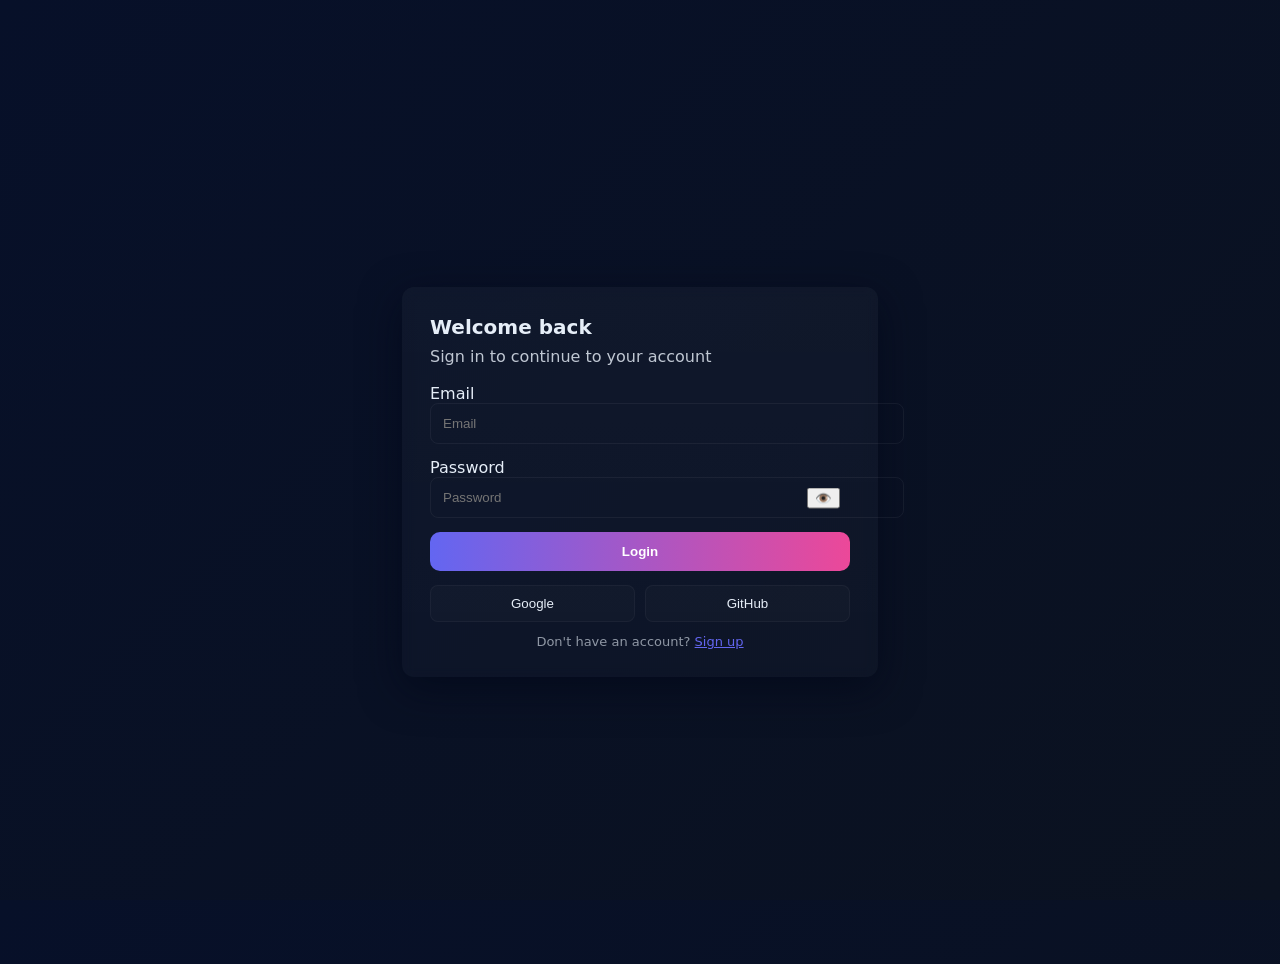
==== index.html @ d54467a7 "Add index.html, docs copy, and styles.css for GitHub Pages demo Co-authored-by: Copilot App <2235562" ====
<!doctype html>
<html lang="en">
<head>
  <meta charset="utf-8" />
  <meta name="viewport" content="width=device-width,initial-scale=1" />
  <title>Premium Login Screen</title>
  <style>
    :root{--bg:#0f172a;--card:#0b1220;--accent:#6366f1;--accent2:#ec4899;--text:#e6eef8}
    html,body{height:100%;margin:0;font-family:Inter,system-ui,Segoe UI,Roboto,Helvetica,Arial,sans-serif;background:linear-gradient(135deg,#071029 0%,#0b1220 100%);color:var(--text)}
    .container{min-height:100vh;display:flex;align-items:center;justify-content:center;padding:32px}
    .card{width:100%;max-width:420px;background:linear-gradient(180deg,rgba(255,255,255,0.03),rgba(255,255,255,0.02));border-radius:12px;padding:28px;box-shadow:0 12px 40px rgba(2,6,23,0.6);backdrop-filter:blur(6px)}
    h1{margin:0 0 8px;font-size:20px}
    p.lead{margin:0 0 18px;color:rgba(230,238,248,0.82)}
    .form-group{margin-bottom:14px}
    .input-wrapper{position:relative}
    input[type=email],input[type=password]{width:100%;padding:12px 40px 12px 12px;border-radius:8px;border:1px solid rgba(255,255,255,0.05);background:transparent;color:var(--text);outline:none}
    .toggle-password{position:absolute;right:10px;top:50%;transform:translateY(-50%);cursor:pointer}
    .login-btn{width:100%;padding:12px;border-radius:10px;border:none;color:white;background:linear-gradient(90deg,var(--accent),var(--accent2));font-weight:600;cursor:pointer}
    .login-btn.loading{opacity:0.9}
    .social-row{display:flex;gap:10px;margin-top:14px}
    .social-btn{flex:1;padding:10px;border-radius:8px;border:1px solid rgba(255,255,255,0.04);background:rgba(255,255,255,0.02);color:var(--text);cursor:pointer}
    .meta{margin-top:12px;text-align:center;font-size:13px;color:rgba(230,238,248,0.6)}
    .error-notification{transition:opacity .2s ease}
    @media (max-width:420px){.card{padding:20px}}
  </style>
</head>
<body>
  <div class="container">
    <main class="card" role="main">
      <h1>Welcome back</h1>
      <p class="lead">Sign in to continue to your account</p>

      <form id="loginForm" novalidate>
        <div class="form-group">
          <label for="email" class="sr-only">Email</label>
          <div class="input-wrapper">
            <input id="email" type="email" placeholder="Email" required />
          </div>
        </div>

        <div class="form-group">
          <label for="password" class="sr-only">Password</label>
          <div class="input-wrapper">
            <input id="password" type="password" placeholder="Password" required />
            <button type="button" class="toggle-password" aria-label="Toggle password visibility" onclick="togglePassword()">👁️</button>
          </div>
        </div>

        <div class="form-group">
          <button type="submit" class="login-btn">Login</button>
        </div>

        <div class="social-row">
          <button class="social-btn google">Google</button>
          <button class="social-btn github">GitHub</button>
        </div>
      </form>

      <div class="meta">Don't have an account? <a href="#" style="color:var(--accent)">Sign up</a></div>
    </main>
  </div>

  <script src="./script.js"></script>
</body>
</html>
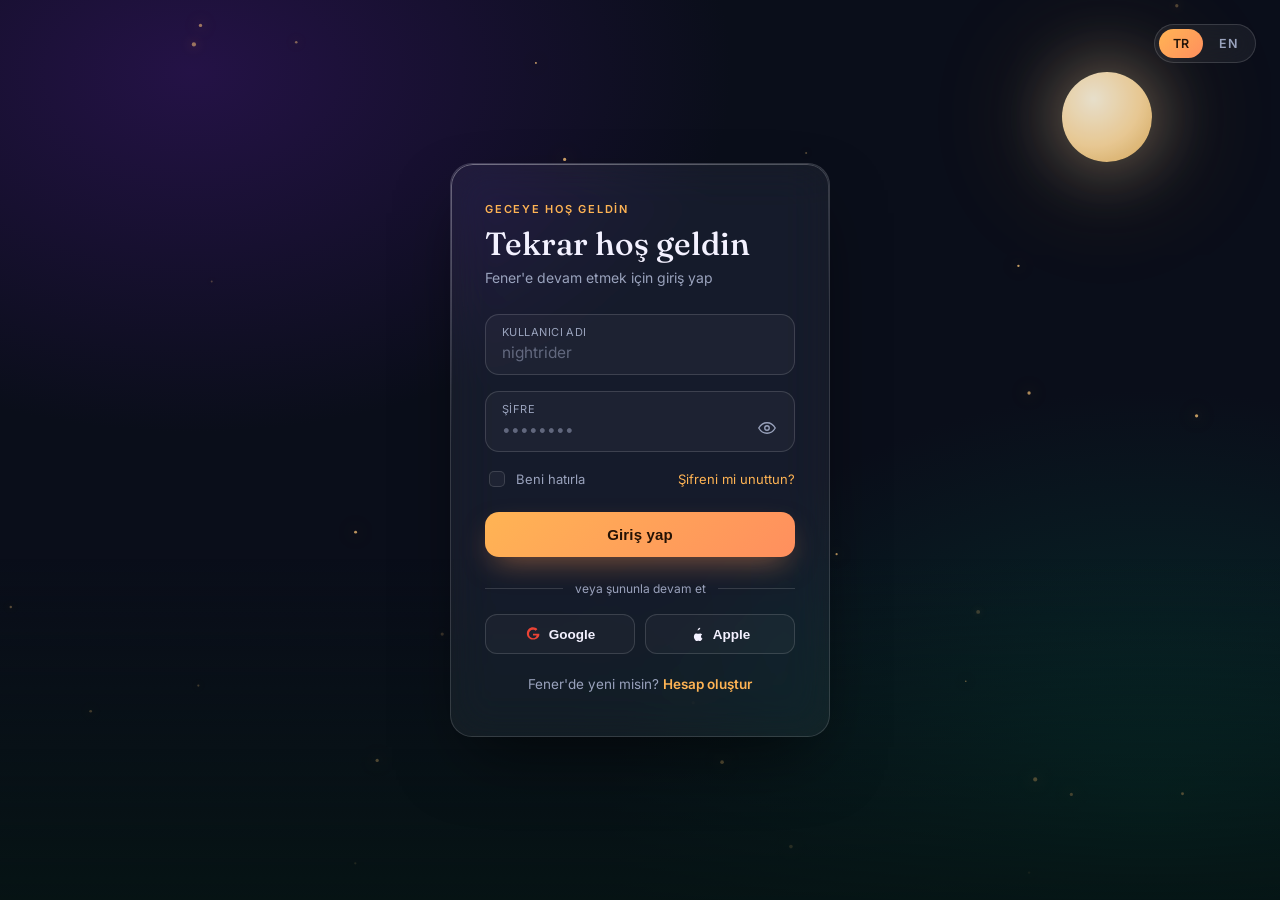
==== commit 6b167a0a: "Add files via upload" ====
--- a/index.html
+++ b/index.html
@@ -1,65 +1,538 @@
-<!doctype html>
-<html lang="en">
+<!DOCTYPE html>
+<html lang="tr">
 <head>
-  <meta charset="utf-8" />
-  <meta name="viewport" content="width=device-width,initial-scale=1" />
-  <title>Premium Login Screen</title>
-  <style>
-    :root{--bg:#0f172a;--card:#0b1220;--accent:#6366f1;--accent2:#ec4899;--text:#e6eef8}
-    html,body{height:100%;margin:0;font-family:Inter,system-ui,Segoe UI,Roboto,Helvetica,Arial,sans-serif;background:linear-gradient(135deg,#071029 0%,#0b1220 100%);color:var(--text)}
-    .container{min-height:100vh;display:flex;align-items:center;justify-content:center;padding:32px}
-    .card{width:100%;max-width:420px;background:linear-gradient(180deg,rgba(255,255,255,0.03),rgba(255,255,255,0.02));border-radius:12px;padding:28px;box-shadow:0 12px 40px rgba(2,6,23,0.6);backdrop-filter:blur(6px)}
-    h1{margin:0 0 8px;font-size:20px}
-    p.lead{margin:0 0 18px;color:rgba(230,238,248,0.82)}
-    .form-group{margin-bottom:14px}
-    .input-wrapper{position:relative}
-    input[type=email],input[type=password]{width:100%;padding:12px 40px 12px 12px;border-radius:8px;border:1px solid rgba(255,255,255,0.05);background:transparent;color:var(--text);outline:none}
-    .toggle-password{position:absolute;right:10px;top:50%;transform:translateY(-50%);cursor:pointer}
-    .login-btn{width:100%;padding:12px;border-radius:10px;border:none;color:white;background:linear-gradient(90deg,var(--accent),var(--accent2));font-weight:600;cursor:pointer}
-    .login-btn.loading{opacity:0.9}
-    .social-row{display:flex;gap:10px;margin-top:14px}
-    .social-btn{flex:1;padding:10px;border-radius:8px;border:1px solid rgba(255,255,255,0.04);background:rgba(255,255,255,0.02);color:var(--text);cursor:pointer}
-    .meta{margin-top:12px;text-align:center;font-size:13px;color:rgba(230,238,248,0.6)}
-    .error-notification{transition:opacity .2s ease}
-    @media (max-width:420px){.card{padding:20px}}
-  </style>
+<meta charset="UTF-8">
+<meta name="viewport" content="width=device-width, initial-scale=1.0">
+<title>Fener — Sign In</title>
+<link rel="preconnect" href="https://fonts.googleapis.com">
+<link href="https://fonts.googleapis.com/css2?family=Fraunces:opsz,wght@9..144,300;9..144,500;9..144,600&family=Inter:wght@400;500;600;700&display=swap" rel="stylesheet">
+<style>
+  :root{
+    --bg-deep:#0a0e1a;
+    --bg-violet:#241246;
+    --bg-teal:#062e2c;
+    --glass:rgba(255,255,255,.055);
+    --glass-border:rgba(255,255,255,.14);
+    --text-primary:#f3f1ff;
+    --text-muted:#9aa3bd;
+    --accent:#ffb454;
+    --accent-soft:rgba(255,180,84,.35);
+    --danger:#ff7a7a;
+    --radius:22px;
+  }
+
+  *{box-sizing:border-box;}
+  html,body{height:100%;}
+  body{
+    margin:0;
+    min-height:100vh;
+    display:flex;
+    align-items:center;
+    justify-content:center;
+    font-family:'Inter',sans-serif;
+    color:var(--text-primary);
+    background:
+      radial-gradient(ellipse 900px 600px at 15% 8%, var(--bg-violet), transparent 60%),
+      radial-gradient(ellipse 900px 700px at 90% 90%, var(--bg-teal), transparent 60%),
+      var(--bg-deep);
+    overflow:hidden;
+    position:relative;
+  }
+
+  /* ambient starfield / fireflies */
+  #fireflies{
+    position:fixed;
+    inset:0;
+    pointer-events:none;
+    z-index:0;
+  }
+
+  /* moon */
+  .moon{
+    position:fixed;
+    top:8%;
+    right:10%;
+    width:90px;
+    height:90px;
+    border-radius:50%;
+    background:radial-gradient(circle at 35% 30%, #fff6df, #ffdca0 55%, #e8b55f 100%);
+    box-shadow:0 0 60px 10px rgba(255,220,160,.35), 0 0 140px 40px rgba(255,180,84,.12);
+    opacity:.9;
+  }
+
+  .ridge{
+    position:fixed;
+    left:0; right:0; bottom:0;
+    height:38vh;
+    background:linear-gradient(to top, rgba(6,20,20,.9), transparent);
+    z-index:0;
+  }
+
+  .lang-toggle{
+    position:fixed;
+    top:24px;
+    right:24px;
+    z-index:5;
+    display:flex;
+    background:var(--glass);
+    border:1px solid var(--glass-border);
+    border-radius:999px;
+    padding:4px;
+    backdrop-filter:blur(14px);
+    gap:2px;
+  }
+  .lang-toggle button{
+    border:none;
+    background:transparent;
+    color:var(--text-muted);
+    font-family:'Inter',sans-serif;
+    font-weight:600;
+    font-size:12.5px;
+    letter-spacing:.03em;
+    padding:7px 14px;
+    border-radius:999px;
+    cursor:pointer;
+    transition:background .25s ease, color .25s ease;
+  }
+  .lang-toggle button.active{
+    background:linear-gradient(135deg, var(--accent), #ff8f5e);
+    color:#22140a;
+  }
+
+  .card{
+    position:relative;
+    z-index:2;
+    width:380px;
+    max-width:90vw;
+    padding:38px 34px 30px;
+    border-radius:var(--radius);
+    background:var(--glass);
+    border:1px solid var(--glass-border);
+    backdrop-filter:blur(22px) saturate(1.4);
+    -webkit-backdrop-filter:blur(22px) saturate(1.4);
+    box-shadow:0 30px 70px -20px rgba(0,0,0,.6), inset 0 1px 0 rgba(255,255,255,.06);
+    transform-style:preserve-3d;
+    transition:transform .12s ease-out;
+  }
+  .card::before{
+    content:"";
+    position:absolute;
+    inset:0;
+    border-radius:var(--radius);
+    padding:1px;
+    background:linear-gradient(160deg, rgba(255,255,255,.35), transparent 40%);
+    -webkit-mask:linear-gradient(#fff 0 0) content-box, linear-gradient(#fff 0 0);
+    -webkit-mask-composite:xor;
+    mask-composite:exclude;
+    pointer-events:none;
+  }
+
+  .eyebrow{
+    font-size:11px;
+    letter-spacing:.16em;
+    text-transform:uppercase;
+    color:var(--accent);
+    font-weight:600;
+    margin:0 0 10px;
+  }
+
+  h1{
+    font-family:'Fraunces',serif;
+    font-weight:500;
+    font-size:32px;
+    line-height:1.1;
+    margin:0 0 8px;
+  }
+
+  .subtitle{
+    color:var(--text-muted);
+    font-size:14px;
+    margin:0 0 28px;
+  }
+
+  .field{
+    position:relative;
+    margin-bottom:16px;
+    border:1px solid var(--glass-border);
+    border-radius:14px;
+    background:rgba(255,255,255,.035);
+    transition:border-color .2s ease, box-shadow .2s ease;
+  }
+  .field:focus-within{
+    border-color:var(--accent-soft);
+    box-shadow:0 0 0 3px rgba(255,180,84,.12);
+  }
+  .field label{
+    display:block;
+    font-size:11px;
+    letter-spacing:.04em;
+    text-transform:uppercase;
+    color:var(--text-muted);
+    padding:10px 16px 0;
+  }
+  .field input{
+    width:100%;
+    background:transparent;
+    border:none;
+    outline:none;
+    color:var(--text-primary);
+    font-family:'Inter',sans-serif;
+    font-size:15.5px;
+    padding:4px 16px 12px;
+  }
+  .field input::placeholder{color:rgba(154,163,189,.55);}
+  .toggle-pass{
+    position:absolute;
+    right:12px;
+    top:50%;
+    transform:translateY(-30%);
+    background:none;
+    border:none;
+    color:var(--text-muted);
+    cursor:pointer;
+    padding:6px;
+    display:flex;
+  }
+  .toggle-pass:hover{color:var(--text-primary);}
+
+  .row{
+    display:flex;
+    align-items:center;
+    justify-content:space-between;
+    margin:6px 0 22px;
+    font-size:13px;
+  }
+  .remember{
+    display:flex;
+    align-items:center;
+    gap:8px;
+    color:var(--text-muted);
+    cursor:pointer;
+    user-select:none;
+  }
+  .remember input{
+    appearance:none;
+    width:16px;height:16px;
+    border-radius:5px;
+    border:1px solid var(--glass-border);
+    background:rgba(255,255,255,.04);
+    display:grid;
+    place-content:center;
+    cursor:pointer;
+  }
+  .remember input:checked{background:var(--accent); border-color:var(--accent);}
+  .remember input:checked::after{
+    content:"";
+    width:4px;height:8px;
+    border:solid #22140a;
+    border-width:0 2px 2px 0;
+    transform:rotate(45deg) translate(-1px,-1px);
+  }
+  .row a{color:var(--accent); text-decoration:none;}
+  .row a:hover{text-decoration:underline;}
+
+  .btn-primary{
+    width:100%;
+    padding:14px;
+    border:none;
+    border-radius:14px;
+    background:linear-gradient(135deg, var(--accent), #ff8f5e);
+    color:#241205;
+    font-weight:700;
+    font-size:15px;
+    letter-spacing:.01em;
+    cursor:pointer;
+    position:relative;
+    box-shadow:0 12px 30px -10px rgba(255,150,80,.55);
+    transition:transform .15s ease, box-shadow .15s ease;
+  }
+  .btn-primary:hover{transform:translateY(-1px); box-shadow:0 16px 34px -8px rgba(255,150,80,.65);}
+  .btn-primary:active{transform:translateY(0);}
+  .btn-primary.is-loading .btn-label{visibility:hidden;}
+  .btn-primary .spinner{
+    display:none;
+    position:absolute;
+    inset:0;
+    align-items:center;
+    justify-content:center;
+  }
+  .btn-primary.is-loading .spinner{display:flex;}
+  .spinner span{
+    width:16px;height:16px;
+    border-radius:50%;
+    border:2px solid rgba(36,18,5,.3);
+    border-top-color:#241205;
+    animation:spin .7s linear infinite;
+  }
+  @keyframes spin{to{transform:rotate(360deg);}}
+
+  .divider{
+    display:flex;
+    align-items:center;
+    gap:12px;
+    margin:24px 0 18px;
+    color:var(--text-muted);
+    font-size:12px;
+  }
+  .divider::before, .divider::after{
+    content:"";
+    flex:1;
+    height:1px;
+    background:var(--glass-border);
+  }
+
+  .socials{
+    display:flex;
+    gap:10px;
+    margin-bottom:22px;
+  }
+  .socials button{
+    flex:1;
+    display:flex;
+    align-items:center;
+    justify-content:center;
+    gap:8px;
+    padding:11px;
+    border-radius:12px;
+    border:1px solid var(--glass-border);
+    background:rgba(255,255,255,.03);
+    color:var(--text-primary);
+    font-size:13.5px;
+    font-weight:600;
+    cursor:pointer;
+    transition:background .2s ease, transform .15s ease;
+  }
+  .socials button:hover{background:rgba(255,255,255,.07); transform:translateY(-1px);}
+
+  .footer-link{
+    text-align:center;
+    font-size:13.5px;
+    color:var(--text-muted);
+  }
+  .footer-link a{color:var(--accent); text-decoration:none; font-weight:600;}
+  .footer-link a:hover{text-decoration:underline;}
+
+  .error-msg{
+    display:none;
+    font-size:12.5px;
+    color:var(--danger);
+    margin:-6px 0 14px;
+  }
+  .error-msg.show{display:block;}
+
+  @media (prefers-reduced-motion: reduce){
+    .card, .btn-primary, .socials button{transition:none;}
+  }
+
+  @media (max-width:420px){
+    .moon{width:60px; height:60px; top:5%; right:8%;}
+    .card{padding:30px 22px 24px;}
+    h1{font-size:26px;}
+  }
+</style>
 </head>
 <body>
-  <div class="container">
-    <main class="card" role="main">
-      <h1>Welcome back</h1>
-      <p class="lead">Sign in to continue to your account</p>
-
-      <form id="loginForm" novalidate>
-        <div class="form-group">
-          <label for="email" class="sr-only">Email</label>
-          <div class="input-wrapper">
-            <input id="email" type="email" placeholder="Email" required />
-          </div>
-        </div>
-
-        <div class="form-group">
-          <label for="password" class="sr-only">Password</label>
-          <div class="input-wrapper">
-            <input id="password" type="password" placeholder="Password" required />
-            <button type="button" class="toggle-password" aria-label="Toggle password visibility" onclick="togglePassword()">👁️</button>
-          </div>
-        </div>
-
-        <div class="form-group">
-          <button type="submit" class="login-btn">Login</button>
-        </div>
-
-        <div class="social-row">
-          <button class="social-btn google">Google</button>
-          <button class="social-btn github">GitHub</button>
-        </div>
-      </form>
-
-      <div class="meta">Don't have an account? <a href="#" style="color:var(--accent)">Sign up</a></div>
-    </main>
+
+<canvas id="fireflies"></canvas>
+<div class="moon"></div>
+<div class="ridge"></div>
+
+<div class="lang-toggle" role="group" aria-label="Language">
+  <button type="button" data-lang="tr" class="active">TR</button>
+  <button type="button" data-lang="en">EN</button>
+</div>
+
+<form class="card" id="loginForm" autocomplete="off">
+  <p class="eyebrow" data-i18n="eyebrow">Geceye Hoş Geldin</p>
+  <h1 data-i18n="title">Tekrar hoş geldin</h1>
+  <p class="subtitle" data-i18n="subtitle">Fener'e devam etmek için giriş yap</p>
+
+  <div class="field">
+    <label for="username" data-i18n="usernameLabel">Kullanıcı adı</label>
+    <input id="username" name="username" type="text" placeholder="nightrider" required>
   </div>
 
-  <script src="./script.js"></script>
+  <div class="field">
+    <label for="password" data-i18n="passwordLabel">Şifre</label>
+    <input id="password" name="password" type="password" placeholder="••••••••" required>
+    <button type="button" class="toggle-pass" id="togglePass" aria-label="Show password">
+      <svg id="eyeIcon" width="18" height="18" viewBox="0 0 24 24" fill="none" stroke="currentColor" stroke-width="1.8">
+        <path d="M1 12s4-7 11-7 11 7 11 7-4 7-11 7-11-7-11-7Z"/>
+        <circle cx="12" cy="12" r="3"/>
+      </svg>
+    </button>
+  </div>
+
+  <p class="error-msg" id="errorMsg" data-i18n="errorMsg">Kullanıcı adı veya şifre hatalı.</p>
+
+  <div class="row">
+    <label class="remember">
+      <input type="checkbox" id="remember">
+      <span data-i18n="remember">Beni hatırla</span>
+    </label>
+    <a href="#" data-i18n="forgot">Şifreni mi unuttun?</a>
+  </div>
+
+  <button type="submit" class="btn-primary" id="submitBtn">
+    <span class="btn-label" data-i18n="signIn">Giriş yap</span>
+    <span class="spinner"><span></span></span>
+  </button>
+
+  <div class="divider"><span data-i18n="divider">veya şununla devam et</span></div>
+
+  <div class="socials">
+    <button type="button">
+      <svg width="16" height="16" viewBox="0 0 24 24"><path fill="#EA4335" d="M12 10.2v3.9h5.5c-.24 1.4-1.7 4.1-5.5 4.1-3.3 0-6-2.7-6-6.2s2.7-6.2 6-6.2c1.9 0 3.1.8 3.9 1.5l2.7-2.6C16.9 3.1 14.7 2 12 2 6.9 2 2.8 6.1 2.8 11.2S6.9 20.4 12 20.4c6.9 0 9.5-4.8 9.5-7.3 0-.5 0-.9-.1-1.3H12Z"/></svg>
+      Google
+    </button>
+    <button type="button">
+      <svg width="15" height="15" viewBox="0 0 24 24" fill="currentColor"><path d="M16.365 1.43c0 1.14-.462 2.05-1.15 2.75-.74.75-1.94 1.34-2.94 1.26-.13-1.1.44-2.24 1.13-2.95.75-.79 2.03-1.36 2.96-1.06Zm3.61 16.86c-.34.78-.75 1.53-1.26 2.24-.7 1-1.42 1.99-2.56 2.01-1.12.02-1.48-.66-2.76-.66-1.28 0-1.68.64-2.74.68-1.1.04-1.94-1.08-2.65-2.07-1.44-2.02-2.55-5.7-1.07-8.19.74-1.24 2.05-2.02 3.48-2.04 1.08-.02 2.1.72 2.76.72.66 0 1.9-.89 3.2-.76.55.02 2.08.22 3.06 1.66-.08.05-1.83 1.06-1.81 3.16.02 2.51 2.2 3.35 2.35 3.25Z"/></svg>
+      Apple
+    </button>
+  </div>
+
+  <p class="footer-link"><span data-i18n="newHere">Fener'de yeni misin?</span> <a href="#" data-i18n="createAccount">Hesap oluştur</a></p>
+</form>
+
+<script>
+/* ---------- i18n ---------- */
+const dict = {
+  tr:{
+    eyebrow:"Geceye Hoş Geldin",
+    title:"Tekrar hoş geldin",
+    subtitle:"Fener'e devam etmek için giriş yap",
+    usernameLabel:"Kullanıcı adı",
+    passwordLabel:"Şifre",
+    remember:"Beni hatırla",
+    forgot:"Şifreni mi unuttun?",
+    signIn:"Giriş yap",
+    divider:"veya şununla devam et",
+    newHere:"Fener'de yeni misin?",
+    createAccount:"Hesap oluştur",
+    errorMsg:"Kullanıcı adı veya şifre hatalı."
+  },
+  en:{
+    eyebrow:"Welcome to the night",
+    title:"Welcome back",
+    subtitle:"Sign in to continue to Fener",
+    usernameLabel:"Username",
+    passwordLabel:"Password",
+    remember:"Remember me",
+    forgot:"Forgot password?",
+    signIn:"Sign in",
+    divider:"or continue with",
+    newHere:"New to Fener?",
+    createAccount:"Create account",
+    errorMsg:"Incorrect username or password."
+  }
+};
+
+function setLang(lang){
+  document.documentElement.lang = lang;
+  document.querySelectorAll('[data-i18n]').forEach(el=>{
+    const key = el.getAttribute('data-i18n');
+    if(dict[lang][key]) el.textContent = dict[lang][key];
+  });
+  document.querySelectorAll('.lang-toggle button').forEach(btn=>{
+    btn.classList.toggle('active', btn.dataset.lang === lang);
+  });
+  document.getElementById('username').placeholder = lang === 'tr' ? 'kullanici_adi' : 'username';
+  localStorage.setItem && null; // artifacts: no localStorage usage, kept in-memory only
+}
+
+document.querySelectorAll('.lang-toggle button').forEach(btn=>{
+  btn.addEventListener('click', ()=> setLang(btn.dataset.lang));
+});
+
+/* ---------- password toggle ---------- */
+const pass = document.getElementById('password');
+const toggleBtn = document.getElementById('togglePass');
+const eyeIcon = document.getElementById('eyeIcon');
+toggleBtn.addEventListener('click', ()=>{
+  const show = pass.type === 'password';
+  pass.type = show ? 'text' : 'password';
+  eyeIcon.innerHTML = show
+    ? '<path d="M3 3l18 18M10.6 10.6a3 3 0 0 0 4.24 4.24M9.9 4.24A11 11 0 0 1 12 4c7 0 11 8 11 8a17.6 17.6 0 0 1-3.1 4.14M6.5 6.6C3.9 8.3 2 12 2 12s4 8 11 8c1.4 0 2.65-.32 3.75-.83"/>'
+    : '<path d="M1 12s4-7 11-7 11 7 11 7-4 7-11 7-11-7-11-7Z"/><circle cx="12" cy="12" r="3"/>';
+});
+
+/* ---------- card tilt toward cursor ---------- */
+const card = document.getElementById('loginForm');
+card.addEventListener('pointermove', e=>{
+  const r = card.getBoundingClientRect();
+  const nx = (e.clientX - r.left) / r.width - 0.5;
+  const ny = (e.clientY - r.top) / r.height - 0.5;
+  card.style.transform = `perspective(900px) rotateY(${nx*8}deg) rotateX(${-ny*8}deg)`;
+});
+card.addEventListener('pointerleave', ()=>{
+  card.style.transform = 'perspective(900px) rotateY(0deg) rotateX(0deg)';
+});
+
+/* ---------- fake submit: spinner -> error/success ---------- */
+const btn = document.getElementById('submitBtn');
+const errorMsg = document.getElementById('errorMsg');
+card.addEventListener('submit', e=>{
+  e.preventDefault();
+  errorMsg.classList.remove('show');
+  btn.classList.add('is-loading');
+  setTimeout(()=>{
+    btn.classList.remove('is-loading');
+    const u = document.getElementById('username').value.trim();
+    const p = pass.value.trim();
+    if(!u || !p){
+      errorMsg.classList.add('show');
+    } else {
+      btn.querySelector('.btn-label').textContent =
+        (document.documentElement.lang === 'tr') ? 'Başarılı ✓' : 'Success ✓';
+    }
+  }, 1100);
+});
+
+/* ---------- ambient fireflies canvas ---------- */
+const canvas = document.getElementById('fireflies');
+const ctx = canvas.getContext('2d');
+let W, H, flies = [];
+
+function resize(){
+  W = canvas.width = window.innerWidth;
+  H = canvas.height = window.innerHeight;
+}
+window.addEventListener('resize', resize);
+resize();
+
+const count = window.innerWidth < 500 ? 18 : 34;
+for(let i=0;i<count;i++){
+  flies.push({
+    x: Math.random()*W,
+    y: Math.random()*H,
+    r: Math.random()*1.6 + 0.6,
+    a: Math.random()*Math.PI*2,
+    speed: Math.random()*0.35 + 0.08,
+    flicker: Math.random()*Math.PI*2
+  });
+}
+
+function tick(){
+  ctx.clearRect(0,0,W,H);
+  flies.forEach(f=>{
+    f.a += 0.003;
+    f.flicker += 0.05;
+    f.x += Math.cos(f.a)*f.speed;
+    f.y += Math.sin(f.a*1.3)*f.speed*0.6 - 0.05;
+    if(f.y < -10) f.y = H+10;
+    if(f.x < -10) f.x = W+10;
+    if(f.x > W+10) f.x = -10;
+    const glow = (Math.sin(f.flicker)+1)/2;
+    ctx.beginPath();
+    ctx.fillStyle = `rgba(255,200,120,${0.25 + glow*0.55})`;
+    ctx.shadowColor = 'rgba(255,180,84,0.9)';
+    ctx.shadowBlur = 8 + glow*10;
+    ctx.arc(f.x, f.y, f.r, 0, Math.PI*2);
+    ctx.fill();
+  });
+  requestAnimationFrame(tick);
+}
+tick();
+</script>
 </body>
-</html>+</html>
